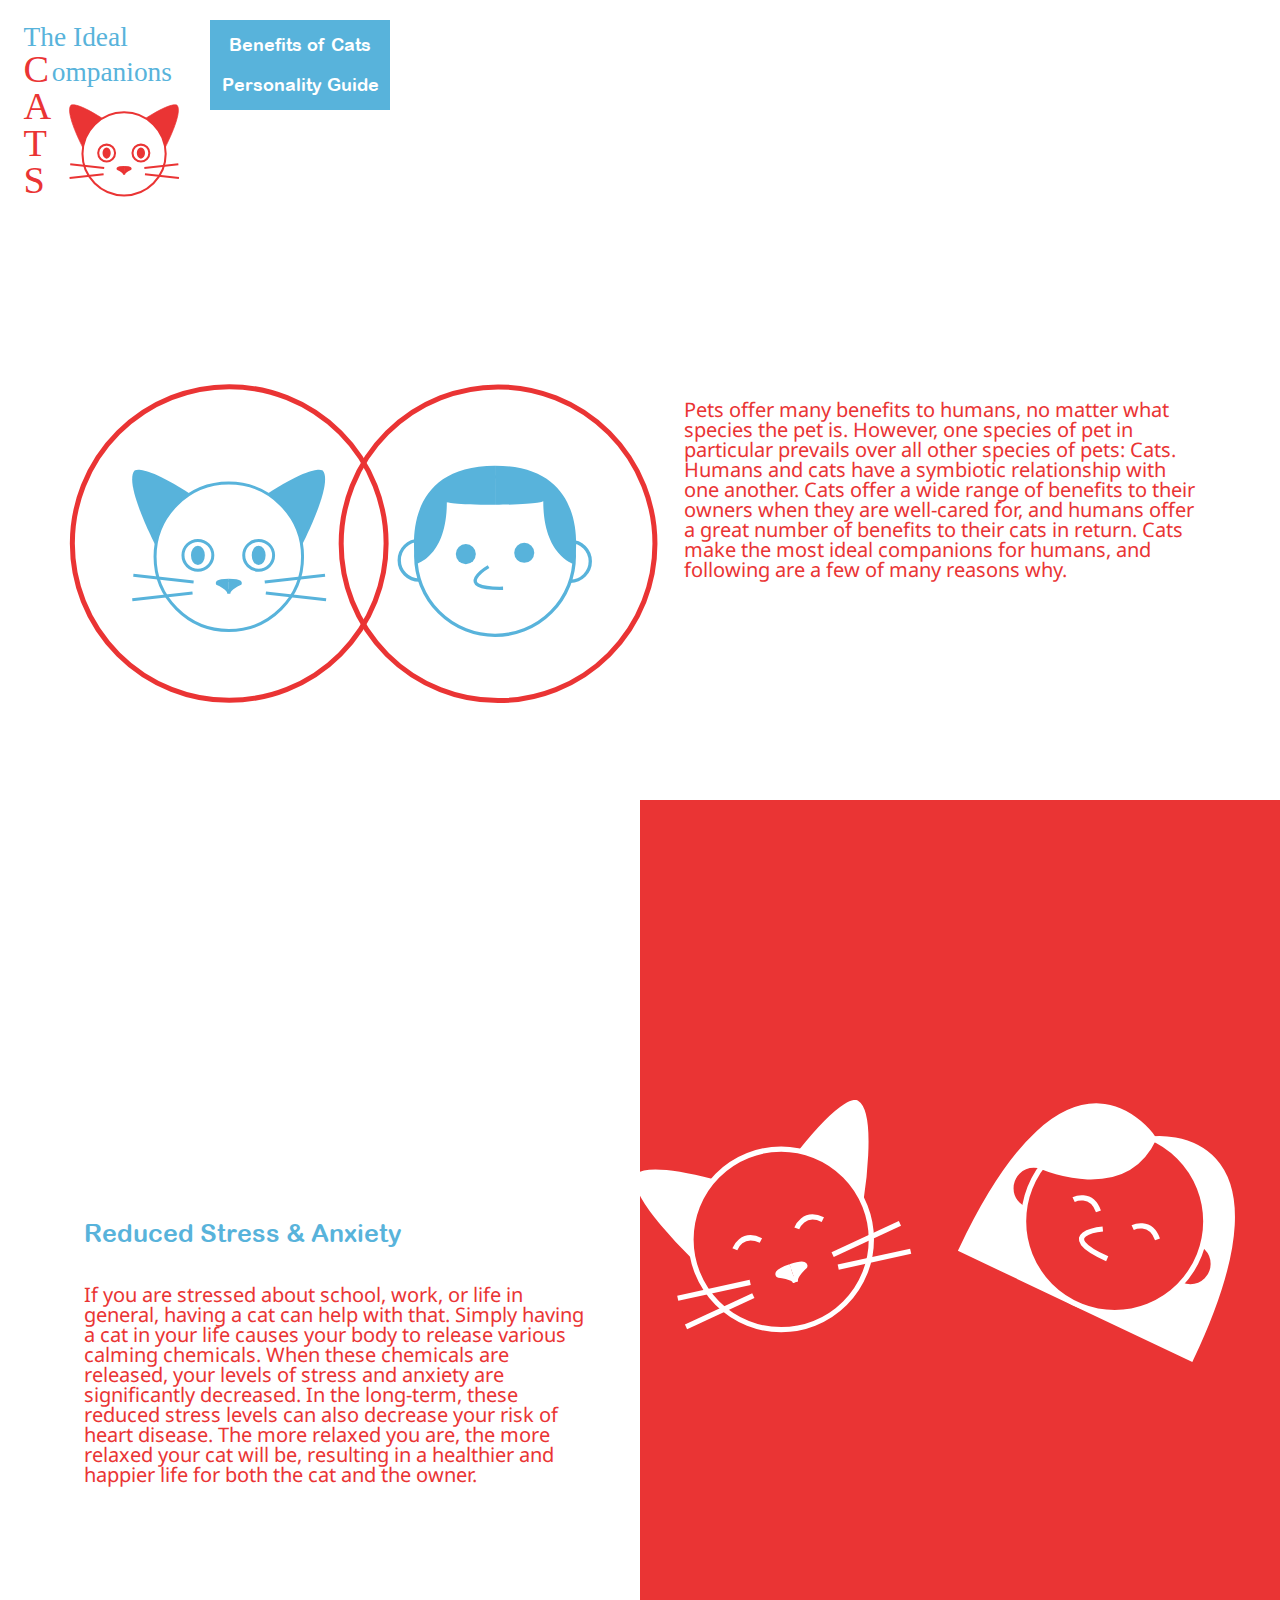
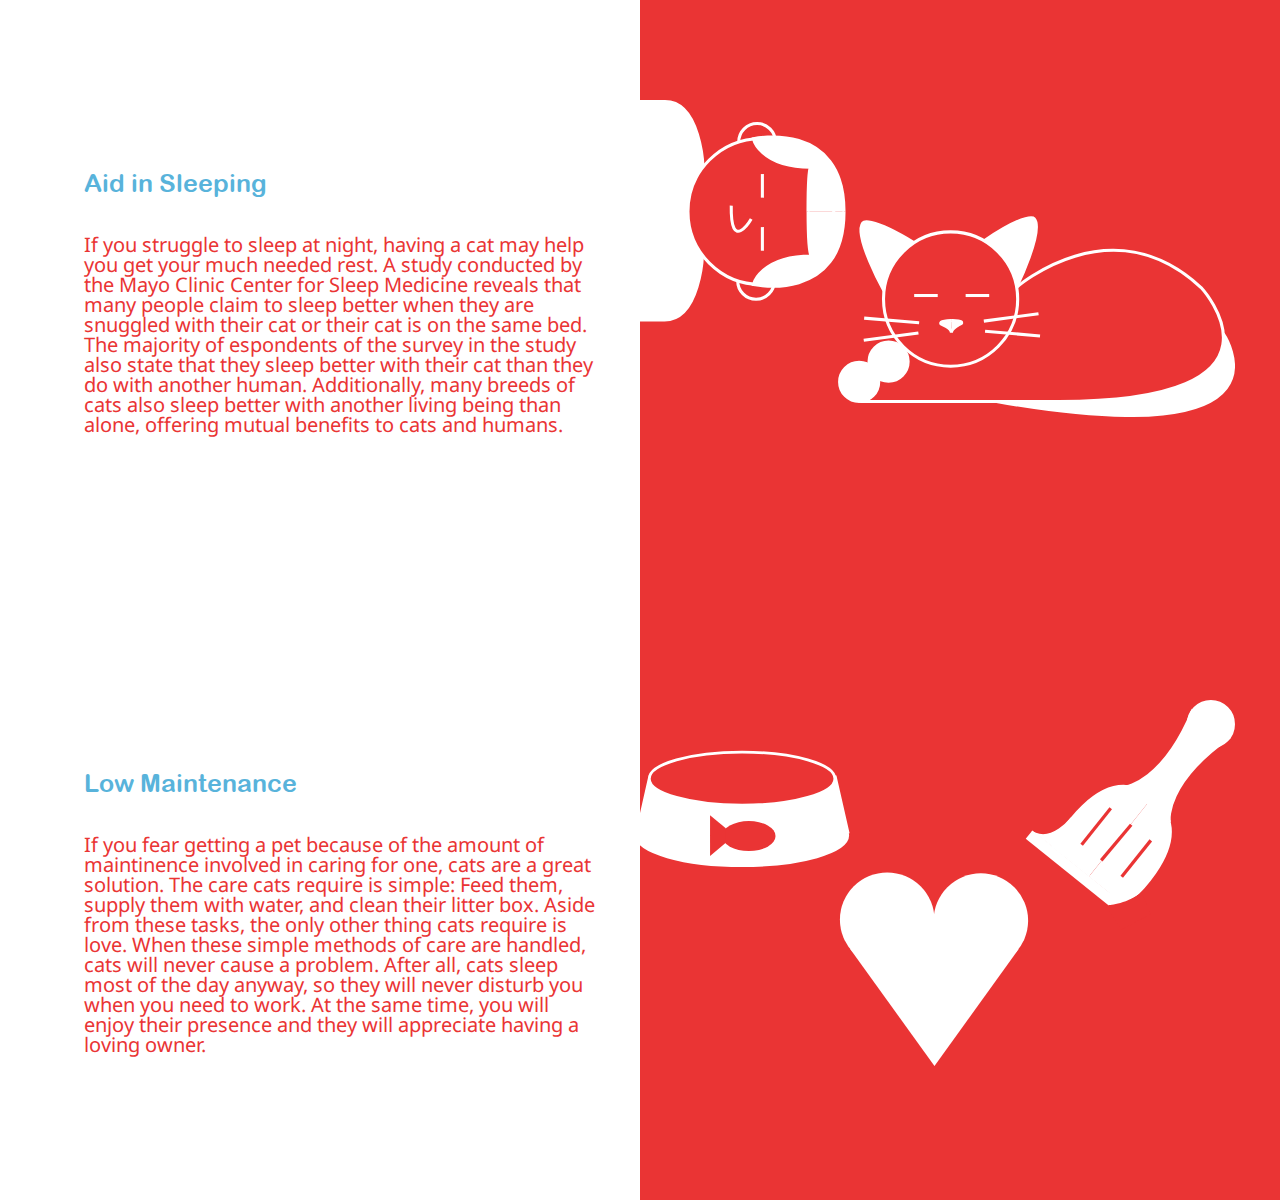
==== benefits.html @ b6a0cd76 "Add files via upload" ====
<!DOCTYPE html>
<html>
	<head>
		<meta charset="UTF-8">

		<!-- CSS Files -->
		<link rel="stylesheet" href="css/reset.css" />
		<link rel="stylesheet" href="css/style.css" />
		<link href="https://fonts.googleapis.com/css?family=Varela+Round" rel="stylesheet">
		<link href="https://fonts.googleapis.com/css?family=Noto+Sans" rel="stylesheet">

		<!-- All Javascript/jQuery Files -->
		<script type="text/javascript" src="js/jquery-3.3.1.min.js"></script>
		<script type="text/javascript" src="js/script.js"></script>
				<script type="text/javascript" src="js/script.js"></script>
		<script type="text/javascript" src="js/ScrollMagic.min.js"></script>
	
		<title>Benefits – Cats: The Ideal Companions</title>
	
	</head>

	<body>
		<div class="logo_header">

			<a href="index.html"><img id="full_logo" src="images/full_logo.svg"></a>

			<a href="benefits.html"><div class="benefits2"><div class="nav_text2">Benefits of Cats</div></div></a>

			<a href="personality_guide.html"><div class="personality_guide2"><div class="nav_text2">Personality Guide</div></div></a>

		</div><!--End of logo_header-->

		<div class="container">

				<div class="benefits_header">
					<img id="venndiagram" src="images/venndiagram.svg"><!--End of venndiagram-->

					<div id="benefits_description">Pets offer many benefits to humans, no matter what species the pet is. However, one species of pet in particular prevails over all other species of pets: Cats. Humans and cats have a symbiotic relationship with one another. Cats offer a wide range of benefits to their owners when they are well-cared for, and humans offer a great number of benefits to their cats in return. Cats make the most ideal companions for humans, and following are a few of many reasons why.</div><!--End of benefits_description-->
				</div><!--End of benefits_header-->

				<div class="reducedstress_header">
					<div class="benefit_title">Reduced Stress & Anxiety</div><!--End of benefit_title-->
					<div class="benefit_description">
						If you are stressed about school, work, or life in general, having a cat can help with that. Simply having a cat in your life causes your body to release various calming chemicals. When these chemicals are released, your levels of stress and anxiety are significantly decreased. In the long-term, these reduced stress levels can also decrease your risk of heart disease. The more relaxed you are, the more relaxed your cat will be, resulting in a healthier and happier life for both the cat and the owner.
					</div><!--End of reducedstress_description-->
				</div><!--End of reducedstress_header-->
				<div class="sleeping_header">
					<div class="benefit_title">Aid in Sleeping</div>
					<div class="benefit_description">If you struggle to sleep at night, having a cat may help you get your much needed rest. A study conducted by the Mayo Clinic Center for Sleep Medicine reveals that many people claim to sleep better when they are snuggled with their cat or their cat is on the same bed. The majority of espondents of the survey in the study also state that they sleep better with their cat than they do with another human. Additionally, many breeds of cats also sleep better with another living being than alone, offering mutual benefits to cats and humans.
					</div>
				</div><!--End of sleeping_header-->
				<div class="lowcare_header">
					<div class="benefit_title">Low Maintenance</div>
					<div class="benefit_description">If you fear getting a pet because of the amount of maintinence involved in caring for one, cats are a great solution. The care cats require is simple: Feed them, supply them with water, and clean their litter box. Aside from these tasks, the only other thing cats require is love. When these simple methods of care are handled, cats will never cause a problem. After all, cats sleep most of the day anyway, so they will never disturb you when you need to work. At the same time, you will enjoy their presence and they will appreciate having a loving owner.
					</div>
				</div><!--End of lowcare_header-->


		</div><!--End of container-->

		<div class="redimagebox">
			<img id="reducedstress_image" src="images/reducedstress_image.svg">
			<img id="sleeping_image" src="images/sleeping_image.svg">
			<img id="lowcare_image" src="images/lowcare_image.svg">
		</div>


	</body>

</html>
---- css/style.css ----
body{
	height: 1000px;
	margin: 0;
}
@font-face{
	font-family: 'ArialRoundedMTBold';
	src: url(../fonts/ArialRoundedMTBold.ttf);
}
.index_container{
	position: absolute;
	top: 50%;
	left: 50%;
	transform: translate(-50%, -50%);
	background-color: white;
	width: 100%;
	height: 1970px;
}
.container{
	position: absolute;
	top: 50%;
	left: 50%;
	transform: translate(-50%, -50%);
	background-color: transparent;
	width: 100%;
	height: 3000px;
	z-index: 99;
}
#cat_face{
	width: 300px;
	position: fixed;
	left: 50%;
	top: 60%;
	transform: translate(-50%, -50%);
	z-index: 99;
}
#red_scroll_arrow{
	width: 90px;
	position: fixed;
	left: 50%;
	top: 90%;
	transform: translate(-50%, -50%);
	z-index: 100;
}
#logo_text{
	position: absolute;
	width: 450px;
	left: 48%;
	top: 1600px;
	transform: translate(-50%, -50%);
}
.benefits{
	position: absolute;
	background-color: transparent;
	color: #58b3db;
	width: 300px;
	height: 80px;
	color: white;
	top: 1620px;
	left: 70%;
	text-align: center;
	font-size: 30px;
}
.benefits:hover .nav_text{
	color: white;
}
.benefits:hover{
	background-color: #58b3db;
}
.personality_guide{
	position: absolute;
	background-color: transparent;
	color: #58b3db;
	width: 300px;
	height: 80px;
	top: 1700px;
	left: 70%;
	text-align: center;
	font-size: 30px;
}
.personality_guide:hover .nav_text{
	color: white;
}
.personality_guide:hover{
	background-color: #58b3db;
}
.nav_text{
	position: absolute;
	color: #58b3db;
	top: 50%;
	left: 50%;
	transform: translate(-50%, -50%);
	white-space: nowrap;
	font-family: 'ArialRoundedMTBold';
}
.benefits_header{
	position: absolute;
	width: 100%;
	height: 400px;
	top: 1600px;
	left: 50%;
	transform: translate(-50%, -50%);
	color: #ea3434;
	box-sizing: border-box;
	background-color: white;
	padding: 30px;
}
#benefits_description{
	position: absolute;
	width: 40%;
	right: 5%;
	font-size: 20px;
	margin: 20px;
	text-overflow: hidden;
	font-family: 'Noto Sans', sans-serif;
	z-index: 102;
}
#venndiagram{
	position: absolute;
	width: 600px;
	left: 5%;
	z-index: 101;
}
.redimagebox{
	position: absolute;
	width: 50%;
	height: 2000px;
	top: 800px;
	transform: translate(100%);
	background-color: #ea3434;
	z-index: 1;
}
.reducedstress_header{
	position: absolute;
	width: 100%;
	height: 400px;
	top: 2450px;
	left: 50%;
	transform: translate(-50%, -50%);
	color: #ea3434;
	box-sizing: border-box;
	background-color: none;
	z-index: 105;
}
.benefit_description{
	position: absolute;
	width: 40%;
	left: 5%;
	font-size: 20px;
	margin: 20px;
	font-family: 'Noto Sans', sans-serif;
	z-index: 102;
}
.benefit_title{
	position: relative;
	color: #58b3db;
	left: 5%;
	white-space: nowrap;
	font-family: 'ArialRoundedMTBold';
	font-size: 25px;
	z-index: 103;
	margin: 20px;
}
#lowcare_image{
	position: absolute;
	top: 1500px;
	width: 600px;
	right: 7%;
	z-index: 110;
}
.sleeping_header{
	position: absolute;
	width: 100%;
	height: 400px;
	top: 3000px;
	left: 50%;
	transform: translate(-50%, -50%);
	color: #ea3434;
	box-sizing: border-box;
	background-color: none;
	z-index: 105;
}
#sleeping_image{
	position: absolute;
	top: 900px;
	width: 700px;
	right: 7%;
	z-index: 110;
}
.lowcare_header{
	position: absolute;
	width: 100%;
	height: 400px;
	top: 3600px;
	left: 50%;
	transform: translate(-50%, -50%);
	color: #ea3434;
	box-sizing: border-box;
	background-color: none;
	z-index: 106;
}
#reducedstress_image{
	position: absolute;
	top: 300px;
	width: 600px;
	right: 7%;
	z-index: 110;
}
.personality_header{
	position: absolute;
	width: 100%;
	height: 400px;
	top: 1600px;
	left: 50%;
	transform: translate(-50%, -50%);
	color: #ea3434;
	box-sizing: border-box;
	background-color: white;
	padding: 30px;
}
#breed_description{
	position: absolute;
	width: 40%;
	left: 5%;
	font-size: 20px;
	margin: 20px;
	text-overflow: hidden;
	font-family: 'Noto Sans', sans-serif;
	z-index: 102;
}
.breeds_description{
	position: absolute;
	width: 40%;
	right: 5%;
	font-size: 20px;
	margin: 20px;
	font-family: 'Noto Sans', sans-serif;
	z-index: 102;
}
.breed_title{
	position: relative;
	color: #58b3db;
	left: 52%;
	white-space: nowrap;
	font-family: 'ArialRoundedMTBold';
	font-size: 25px;
	z-index: 103;
	margin: 20px;
	z-index: 115;
}
.redimagebox2{
	position: absolute;
	width: 50%;
	height: 2000px;
	top: 800px;
	transform: translate(0%);
	background-color: #ea3434;
	z-index: 1;
}
.bengal_header{
	position: absolute;
	width: 100%;
	height: 400px;
	top: 2400px;
	left: 50%;
	transform: translate(-50%, -50%);
	color: #ea3434;
	box-sizing: border-box;
	background-color: none;
	z-index: 100;
}
.persian_header{
	position: absolute;
	width: 100%;
	height: 400px;
	top: 3000px;
	left: 50%;
	transform: translate(-50%, -50%);
	color: #ea3434;
	box-sizing: border-box;
	background-color: none;
	z-index: 100;
}
.siamese_header{
	position: absolute;
	width: 100%;
	height: 400px;
	top: 3600px;
	left: 50%;
	transform: translate(-50%, -50%);
	color: #ea3434;
	box-sizing: border-box;
	background-color: none;
	z-index: 100;
}
#catfaces{
	position: absolute;
	width: 650px;
	right: 5%;
	z-index: 101;
}
#bengal_image{
	position: absolute;
	top: 150px;
	width: 700px;
	left: 12%;
	z-index: 2;
}
#persian_image{
	position: absolute;
	top: 780px;
	width: 700px;
	left: 12%;
	z-index: 2;
}
#siamese_image{
	position: absolute;
	top: 1420px;
	width: 700px;
	left: 12%;
	z-index: 2;
}
.logo_header{
	position: absolute;
	left: 10px;
	top: 10px;
	width: 100%;
	height: 600px;
	z-index: 200;
}
#full_logo{
	position: absolute;
	width: 180px;
	top: 10px;
	left: 10px;
}
.personality_guide2{
	position: absolute;
	background-color: #58b3db;
	width: 180px;
	height: 50px;
	top: 50px;
	left: 200px;
	text-align: center;
	font-size: 20px;
}
.benefits2{
	position: absolute;
	background-color: #58b3db;
	width: 180px;
	height: 50px;
	top: 10px;
	left: 200px;
	text-align: center;
	font-size: 20px;
}
.nav_text2{
	position: absolute;
	color: white;
	top: 50%;
	left: 50%;
	transform: translate(-50%, -50%);
	white-space: nowrap;
	font-family: 'ArialRoundedMTBold';
	font-size: 18px;
}
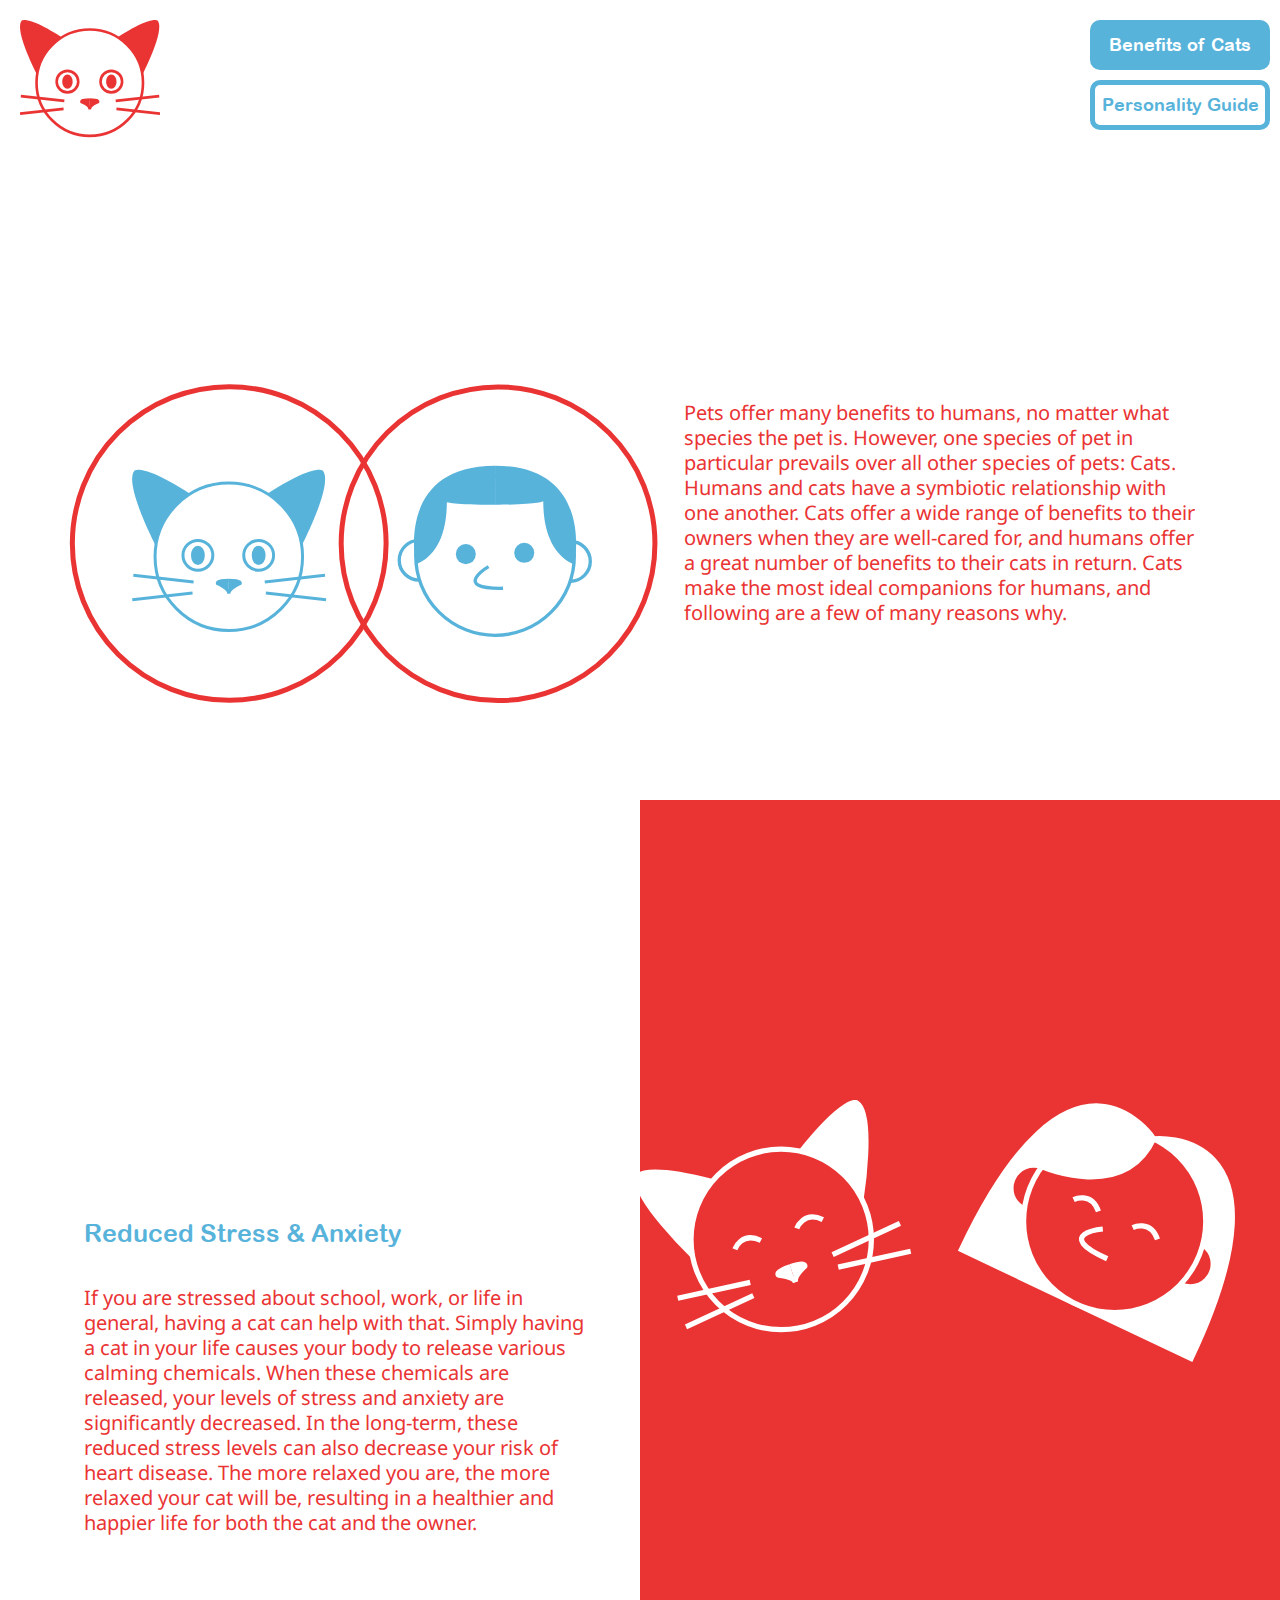
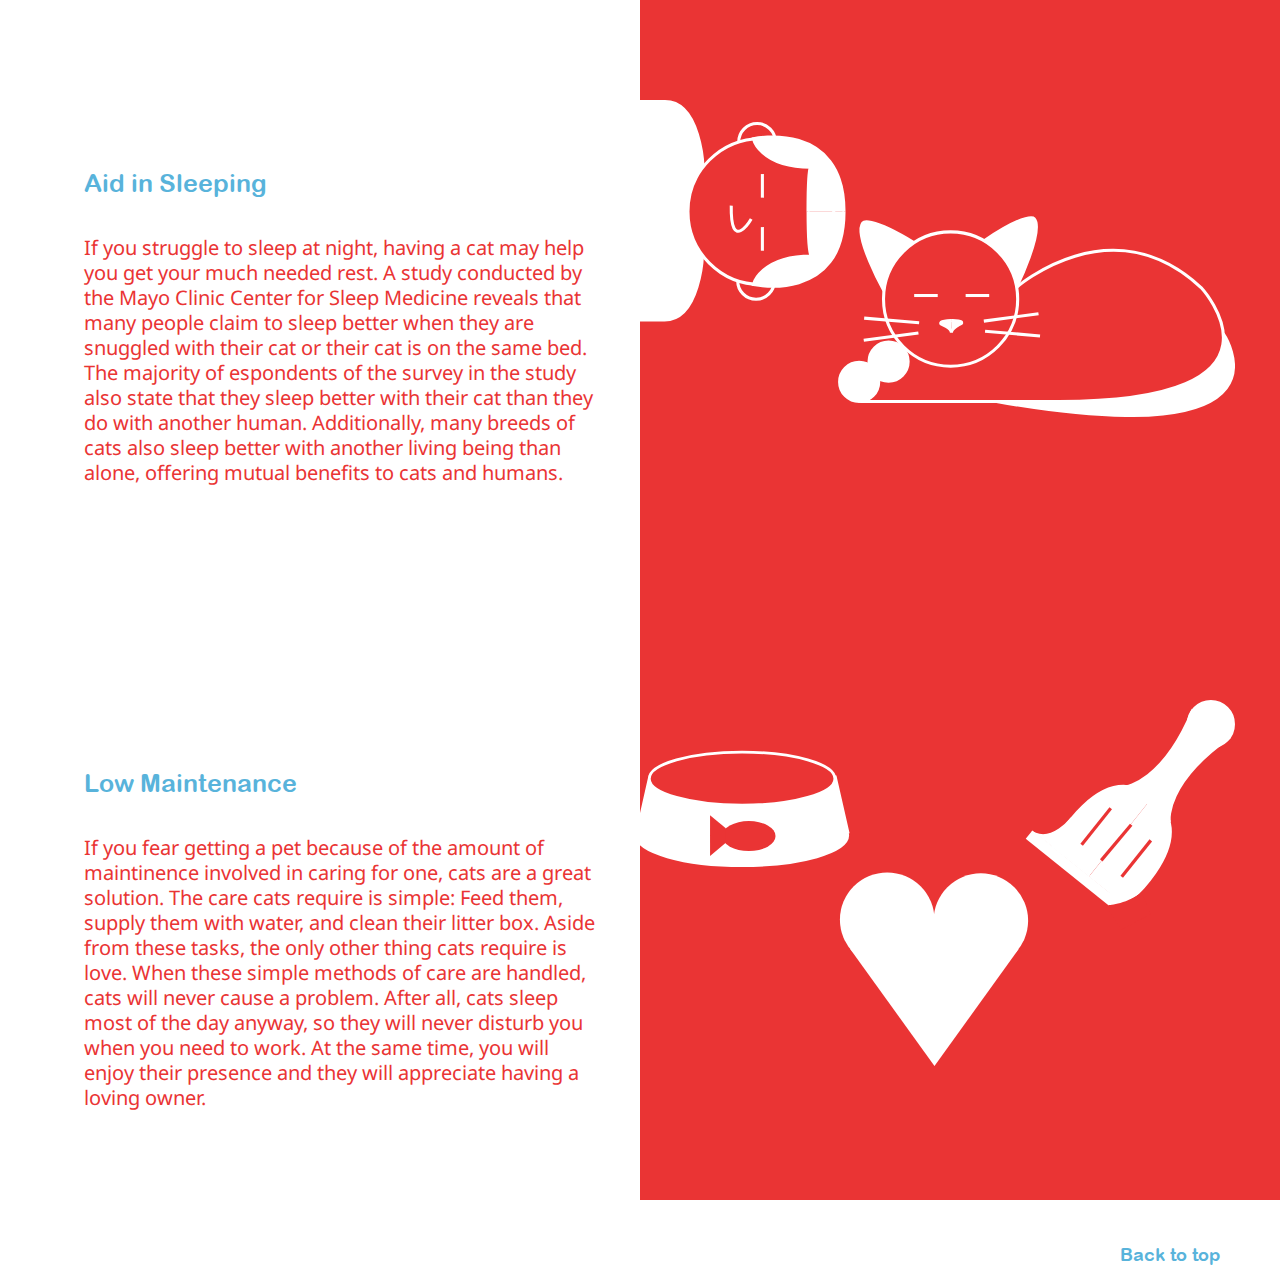
==== commit 5be532ae: "Add files via upload" ====
--- a/benefits.html
+++ b/benefits.html
@@ -20,11 +20,13 @@
 	</head>
 
 	<body>
+		<a id="top"></a>
+
 		<div class="logo_header">
 
-			<a href="index.html"><img id="full_logo" src="images/full_logo.svg"></a>
+			<a href="index.html"><img id="full_logo" src="images/cat_face.svg"></a>
 
-			<a href="benefits.html"><div class="benefits2"><div class="nav_text2">Benefits of Cats</div></div></a>
+			<a href="benefits.html"><div class="live_benefits2"><div class="live_nav_text2">Benefits of Cats</div></div></a>
 
 			<a href="personality_guide.html"><div class="personality_guide2"><div class="nav_text2">Personality Guide</div></div></a>
 
@@ -53,6 +55,11 @@
 					<div class="benefit_title">Low Maintenance</div>
 					<div class="benefit_description">If you fear getting a pet because of the amount of maintinence involved in caring for one, cats are a great solution. The care cats require is simple: Feed them, supply them with water, and clean their litter box. Aside from these tasks, the only other thing cats require is love. When these simple methods of care are handled, cats will never cause a problem. After all, cats sleep most of the day anyway, so they will never disturb you when you need to work. At the same time, you will enjoy their presence and they will appreciate having a loving owner.
 					</div>
+					<a href="#top">
+						<div class="backtotop">
+							<div class="nav_text2">Back to top</div>
+						</div>
+					</a>
 				</div><!--End of lowcare_header-->
 
 
--- a/css/style.css
+++ b/css/style.css
@@ -1,5 +1,6 @@
 body{
 	height: 1000px;
+	width: 100%;
 	margin: 0;
 }
 @font-face{
@@ -65,6 +66,7 @@
 }
 .benefits:hover{
 	background-color: #58b3db;
+	border-radius: 20px;
 }
 .personality_guide{
 	position: absolute;
@@ -72,7 +74,7 @@
 	color: #58b3db;
 	width: 300px;
 	height: 80px;
-	top: 1700px;
+	top: 1710px;
 	left: 70%;
 	text-align: center;
 	font-size: 30px;
@@ -82,6 +84,7 @@
 }
 .personality_guide:hover{
 	background-color: #58b3db;
+	border-radius: 20px;
 }
 .nav_text{
 	position: absolute;
@@ -109,6 +112,7 @@
 	width: 40%;
 	right: 5%;
 	font-size: 20px;
+	line-height: 25px;
 	margin: 20px;
 	text-overflow: hidden;
 	font-family: 'Noto Sans', sans-serif;
@@ -146,6 +150,7 @@
 	width: 40%;
 	left: 5%;
 	font-size: 20px;
+	line-height: 25px;
 	margin: 20px;
 	font-family: 'Noto Sans', sans-serif;
 	z-index: 102;
@@ -222,6 +227,7 @@
 	width: 40%;
 	left: 5%;
 	font-size: 20px;
+	line-height: 25px;
 	margin: 20px;
 	text-overflow: hidden;
 	font-family: 'Noto Sans', sans-serif;
@@ -232,6 +238,7 @@
 	width: 40%;
 	right: 5%;
 	font-size: 20px;
+	line-height: 25px;
 	margin: 20px;
 	font-family: 'Noto Sans', sans-serif;
 	z-index: 102;
@@ -329,37 +336,111 @@
 }
 #full_logo{
 	position: absolute;
-	width: 180px;
+	width: 140px;
 	top: 10px;
 	left: 10px;
 }
 .personality_guide2{
 	position: absolute;
-	background-color: #58b3db;
+	background-color: white;
+	border-radius: 10px;
+	border-width: 10px;
+	border-color: #58b3db;
+	color: #58b3db;
 	width: 180px;
 	height: 50px;
-	top: 50px;
-	left: 200px;
-	text-align: center;
-	font-size: 20px;
+	top: 70px;
+	right: 20px;
+	text-align: center;
+	border: 5px;
+	border-radius: 10px;
+	border-style: solid;
+	border-color: #58b3db;
+	box-sizing: border-box;
+}
+.live_personality_guide2{
+	position: absolute;
+	background-color: #58b3db;
+	border-radius: 10px;
+	width: 180px;
+	height: 50px;
+	top: 70px;
+	right: 20px;
+	text-align: center;
+	border-radius: 10px;
+	border-style: solid;
+	box-sizing: border-box;
+}
+.personality_guide2:active{
+	background-color: #58b3db;
+}
+.personality_guide2:active .nav_text2{
+	color: white;
 }
 .benefits2{
 	position: absolute;
-	background-color: #58b3db;
+	background-color: white;
+	border-radius: 10px;
+	border-width: 10px;
+	border-color: #58b3db;
 	width: 180px;
 	height: 50px;
 	top: 10px;
-	left: 200px;
-	text-align: center;
-	font-size: 20px;
+	right: 20px;
+	text-align: center;
+	border: 5px;
+	border-radius: 10px;
+	border-style: solid;
+	border-color: #58b3db;
+	box-sizing: border-box;
+}
+.live_benefits2{
+	position: absolute;
+	background-color: #58b3db;
+	border-radius: 10px;
+	width: 180px;
+	height: 50px;
+	top: 10px;
+	right: 20px;
+	text-align: center;
+	border-radius: 10px;
+	border-style: solid;
+	box-sizing: border-box;
+}
+.benefits2:active{
+	background-color: #58b3db;
+}
+.benefits2:active .nav_text2{
+	color: white;
 }
 .nav_text2{
 	position: absolute;
-	color: white;
+	color: #58b3db;
 	top: 50%;
 	left: 50%;
 	transform: translate(-50%, -50%);
 	white-space: nowrap;
 	font-family: 'ArialRoundedMTBold';
 	font-size: 18px;
+}
+.live_nav_text2{
+	position: absolute;
+	color: white;
+	top: 50%;
+	left: 50%;
+	transform: translate(-50%, -50%);
+	white-space: nowrap;
+	font-family: 'ArialRoundedMTBold';
+	font-size: 18px;
+}
+.backtotop{
+	position: absolute;
+	top: 480px;
+	height: 50px;
+	width: 180px;
+	right: 20px;
+	background-color: white;
+	text-align: center;
+	border-radius: 10px;
+	box-sizing: border-box;
 }